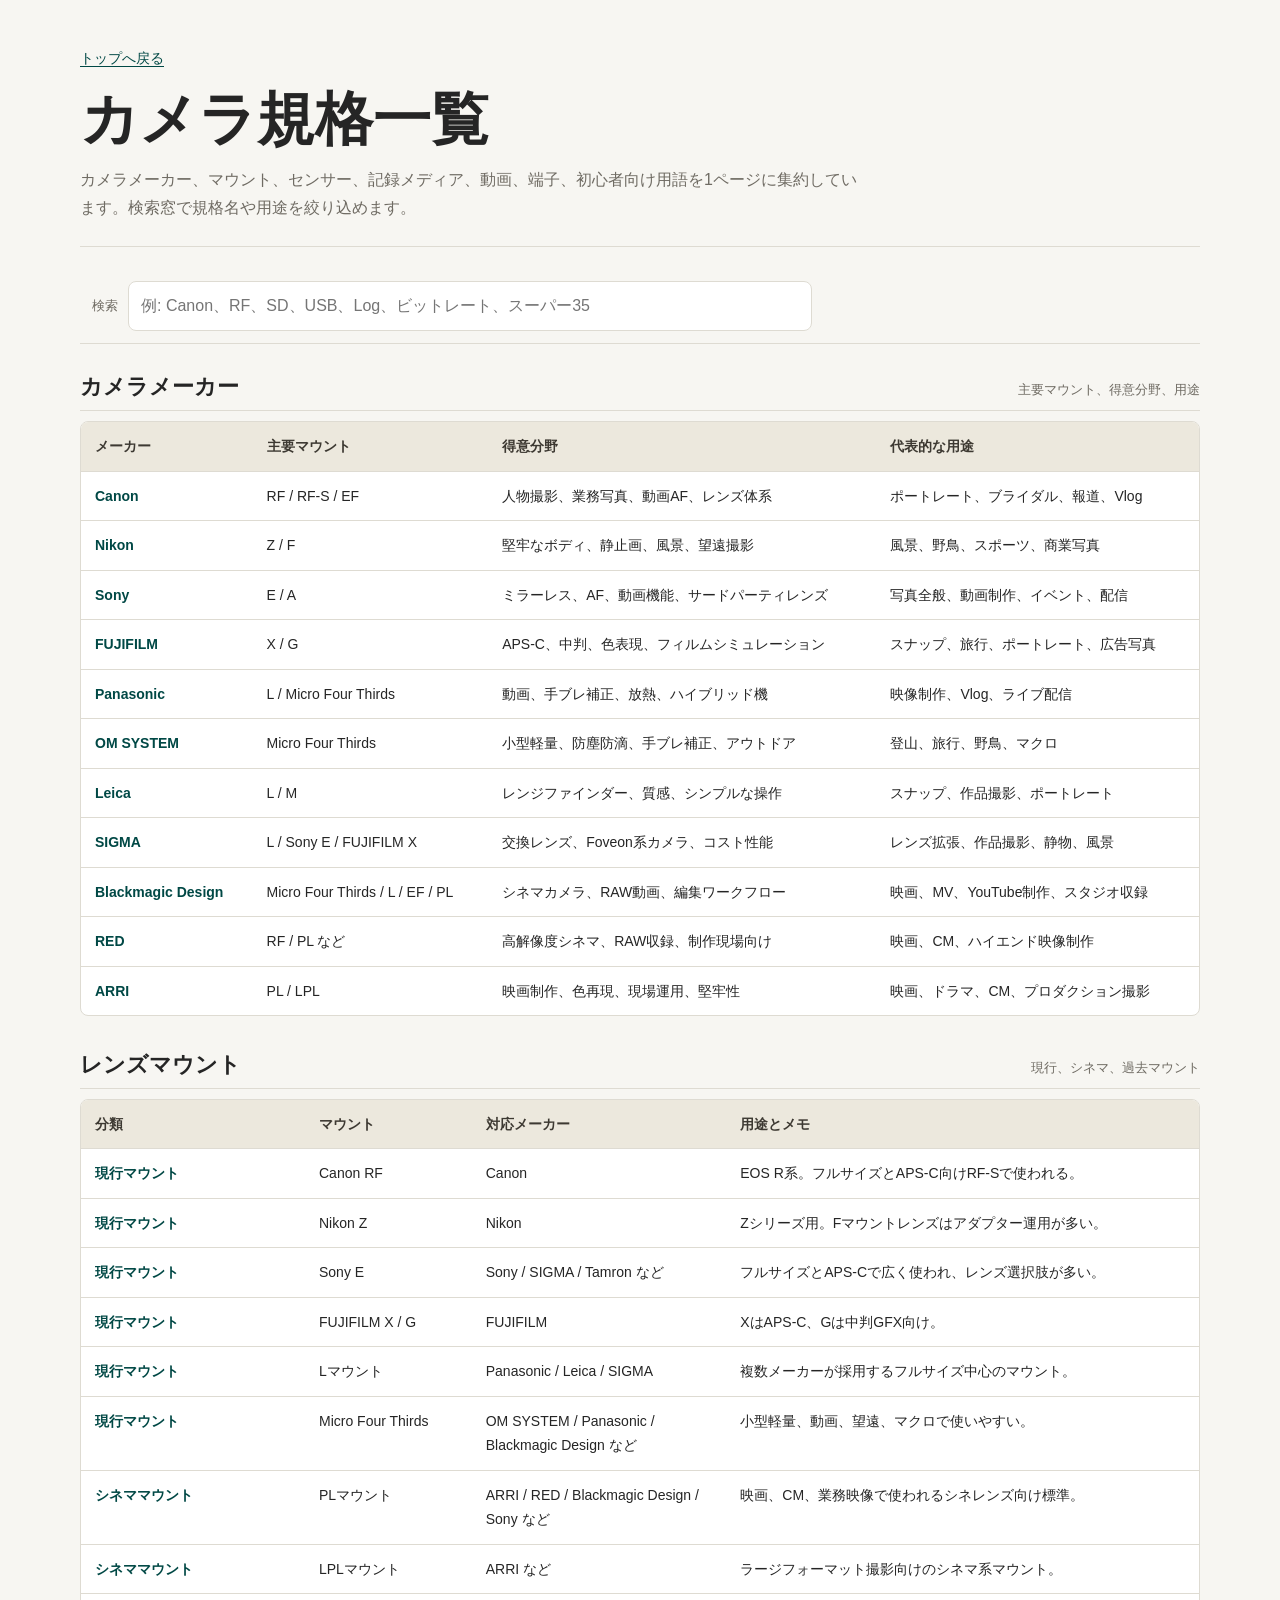
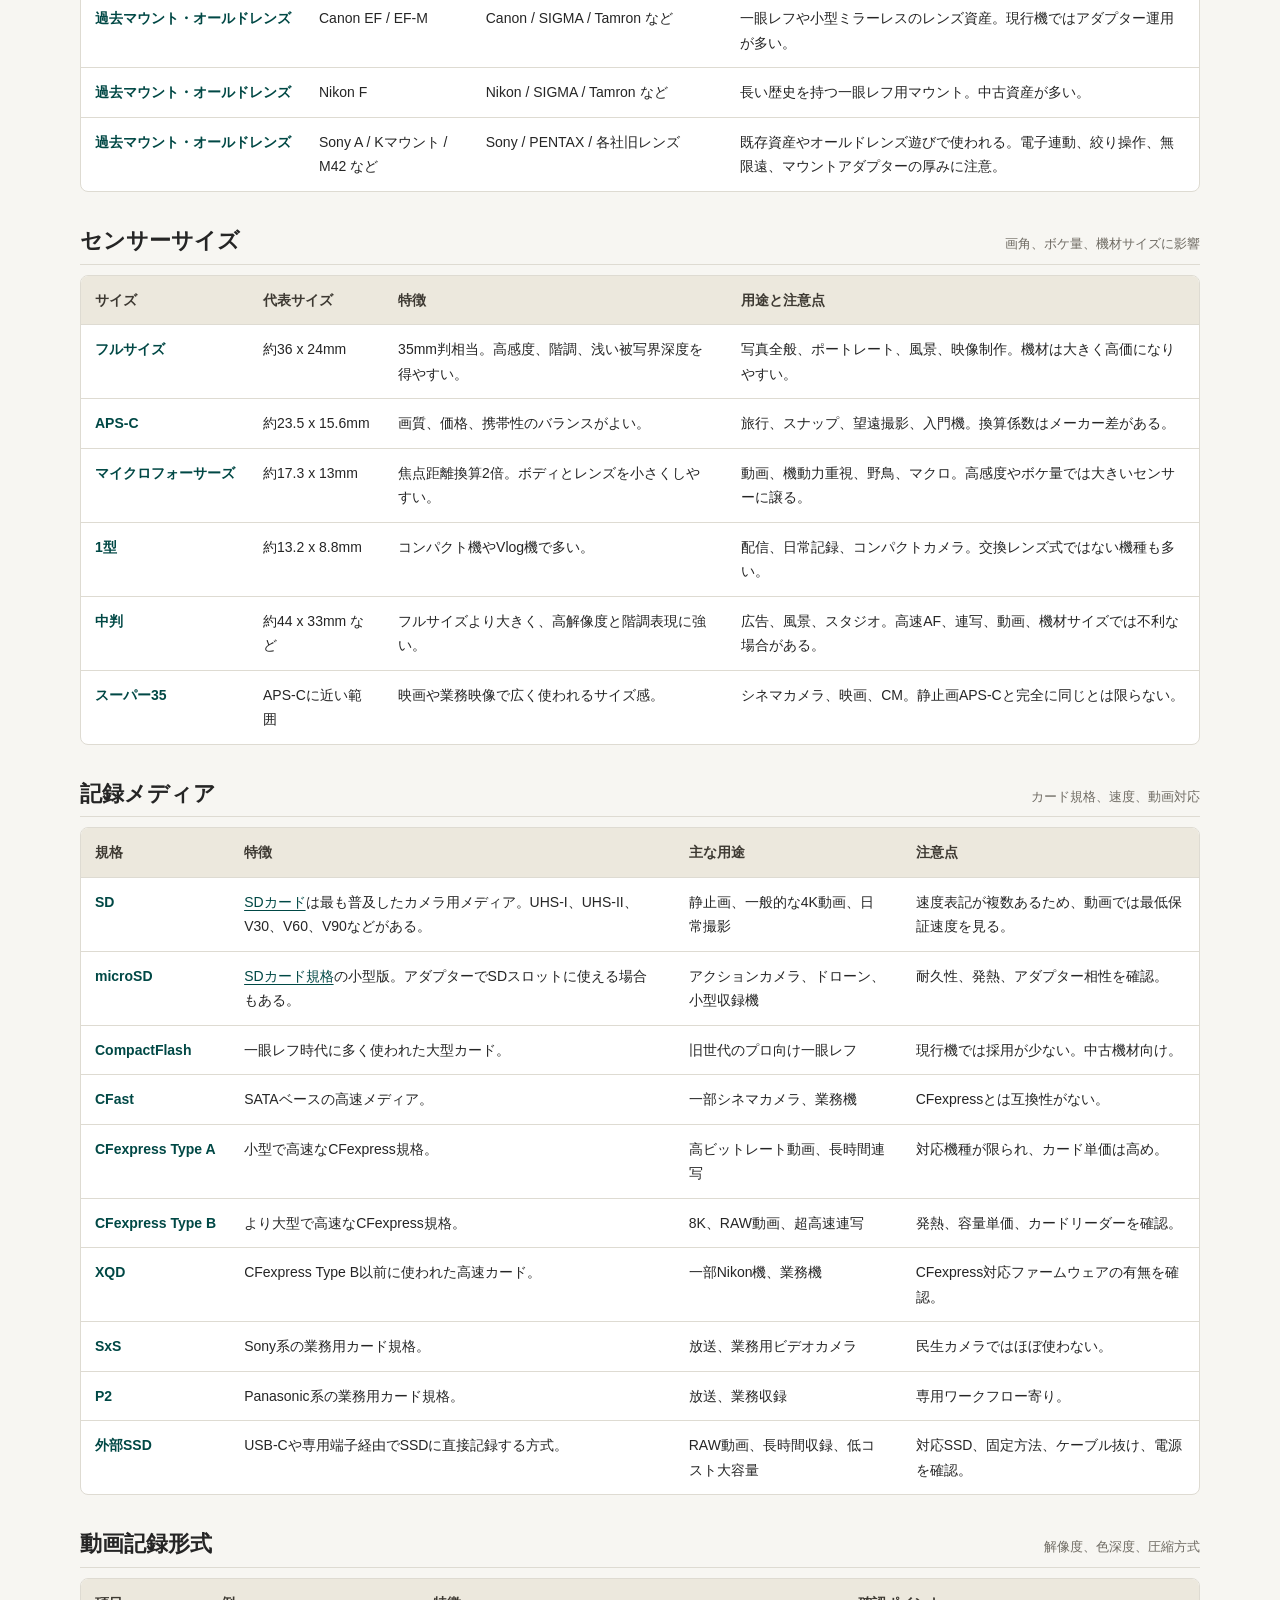
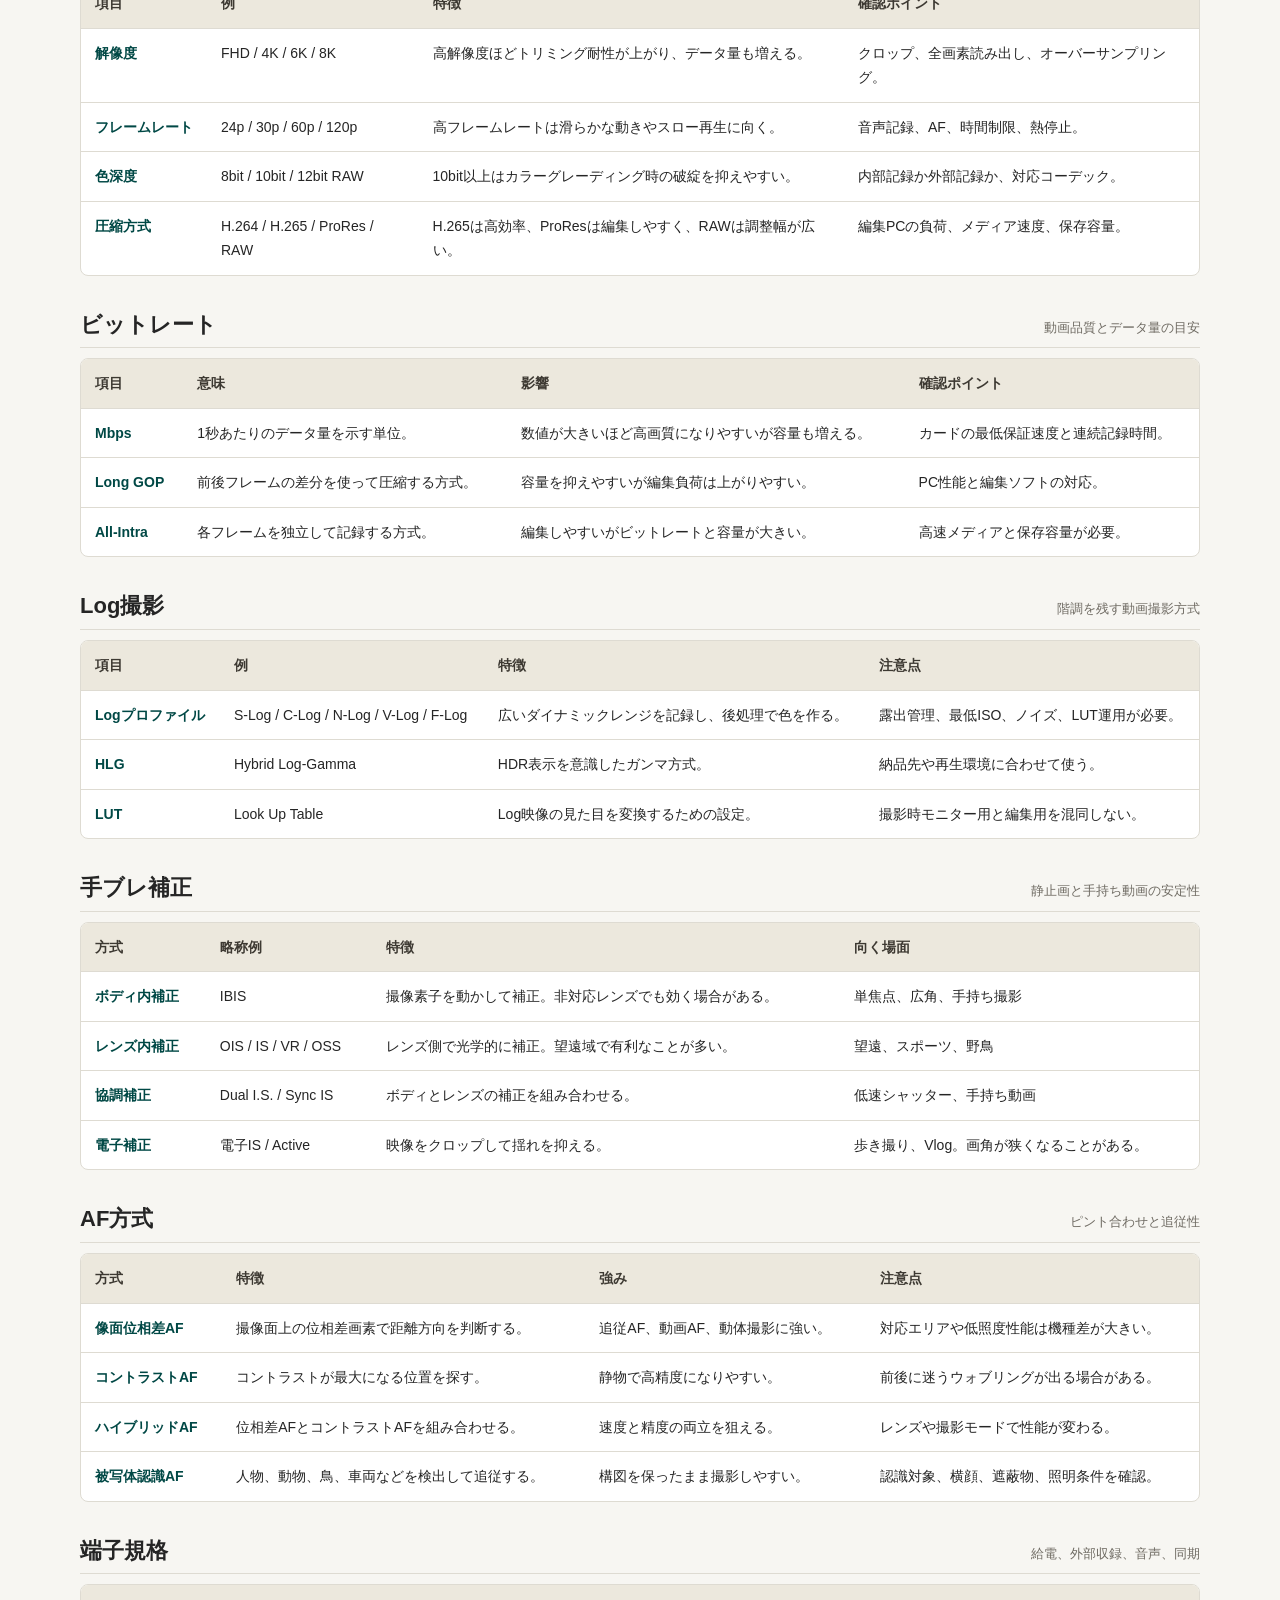
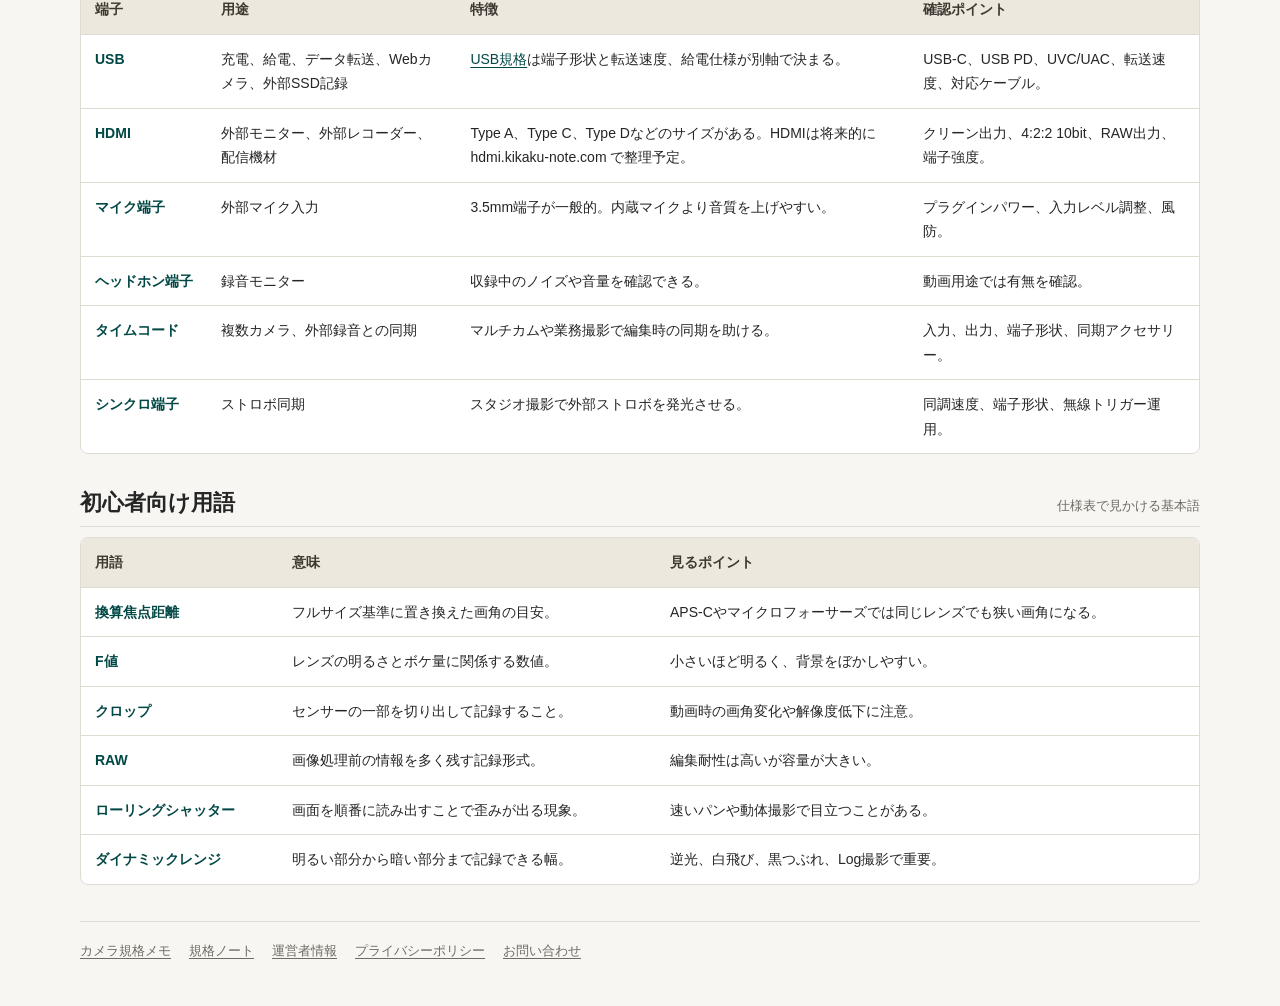
==== specs/index.html @ 71c7e1ee "Refactor camera site with shared CSS and category anchors" ====
<!doctype html>
<html lang="ja">
<head>
  <meta charset="utf-8">
  <meta name="viewport" content="width=device-width, initial-scale=1">
  <title>カメラ規格一覧 | カメラ規格メモ</title>
  <meta name="description" content="カメラメーカー、レンズマウント、センサーサイズ、記録メディア、動画記録形式、ビットレート、Log撮影、手ブレ補正、AF方式、端子規格、初心者向け用語を1ページに整理。">
  <link rel="canonical" href="https://camera.kikaku-note.com/specs/">
  <meta property="og:type" content="article">
  <meta property="og:title" content="カメラ規格一覧 | カメラ規格メモ">
  <meta property="og:description" content="カメラ関連規格を表で確認できる軽量メモ。">
  <meta property="og:url" content="https://camera.kikaku-note.com/specs/">
  <meta name="theme-color" content="#f7f6f2">
  <link rel="stylesheet" href="/assets/style.css">
  <script async src="https://www.googletagmanager.com/gtag/js?id=G-C3M3YRW4B7"></script>
  <script>
    window.dataLayer = window.dataLayer || [];
    function gtag(){dataLayer.push(arguments);}
    gtag('js', new Date());
    gtag('config', 'G-C3M3YRW4B7');
  </script>
</head>
<body>
  <div class="site">
    <header>
      <a class="back" href="/">トップへ戻る</a>
      <h1>カメラ規格一覧</h1>
      <p class="lead">カメラメーカー、マウント、センサー、記録メディア、動画、端子、初心者向け用語を1ページに集約しています。検索窓で規格名や用途を絞り込めます。</p>
    </header>

    <div class="search" role="search">
      <div class="search-inner">
        <label for="site-search">検索</label>
        <input id="site-search" type="search" placeholder="例: Canon、RF、SD、USB、Log、ビットレート、スーパー35" autocomplete="off">
      </div>
    </div>

    <main>
      <p class="empty">一致する項目がありません。別のキーワードで検索してください。</p>

      <section id="makers" data-search-section>
        <div class="section-head"><h2>カメラメーカー</h2><p class="note">主要マウント、得意分野、用途</p></div>
        <div class="table-wrap">
          <table>
            <thead><tr><th>メーカー</th><th>主要マウント</th><th>得意分野</th><th>代表的な用途</th></tr></thead>
            <tbody>
              <tr data-search-item><td>Canon</td><td>RF / RF-S / EF</td><td>人物撮影、業務写真、動画AF、レンズ体系</td><td>ポートレート、ブライダル、報道、Vlog</td></tr>
              <tr data-search-item><td>Nikon</td><td>Z / F</td><td>堅牢なボディ、静止画、風景、望遠撮影</td><td>風景、野鳥、スポーツ、商業写真</td></tr>
              <tr data-search-item><td>Sony</td><td>E / A</td><td>ミラーレス、AF、動画機能、サードパーティレンズ</td><td>写真全般、動画制作、イベント、配信</td></tr>
              <tr data-search-item><td>FUJIFILM</td><td>X / G</td><td>APS-C、中判、色表現、フィルムシミュレーション</td><td>スナップ、旅行、ポートレート、広告写真</td></tr>
              <tr data-search-item><td>Panasonic</td><td>L / Micro Four Thirds</td><td>動画、手ブレ補正、放熱、ハイブリッド機</td><td>映像制作、Vlog、ライブ配信</td></tr>
              <tr data-search-item><td>OM SYSTEM</td><td>Micro Four Thirds</td><td>小型軽量、防塵防滴、手ブレ補正、アウトドア</td><td>登山、旅行、野鳥、マクロ</td></tr>
              <tr data-search-item><td>Leica</td><td>L / M</td><td>レンジファインダー、質感、シンプルな操作</td><td>スナップ、作品撮影、ポートレート</td></tr>
              <tr data-search-item><td>SIGMA</td><td>L / Sony E / FUJIFILM X</td><td>交換レンズ、Foveon系カメラ、コスト性能</td><td>レンズ拡張、作品撮影、静物、風景</td></tr>
              <tr data-search-item><td>Blackmagic Design</td><td>Micro Four Thirds / L / EF / PL</td><td>シネマカメラ、RAW動画、編集ワークフロー</td><td>映画、MV、YouTube制作、スタジオ収録</td></tr>
              <tr data-search-item><td>RED</td><td>RF / PL など</td><td>高解像度シネマ、RAW収録、制作現場向け</td><td>映画、CM、ハイエンド映像制作</td></tr>
              <tr data-search-item><td>ARRI</td><td>PL / LPL</td><td>映画制作、色再現、現場運用、堅牢性</td><td>映画、ドラマ、CM、プロダクション撮影</td></tr>
            </tbody>
          </table>
        </div>
      </section>

      <section id="mounts" data-search-section>
        <div class="section-head"><h2>レンズマウント</h2><p class="note">現行、シネマ、過去マウント</p></div>
        <div class="table-wrap">
          <table>
            <thead><tr><th>分類</th><th>マウント</th><th>対応メーカー</th><th>用途とメモ</th></tr></thead>
            <tbody>
              <tr data-search-item><td>現行マウント</td><td>Canon RF</td><td>Canon</td><td>EOS R系。フルサイズとAPS-C向けRF-Sで使われる。</td></tr>
              <tr data-search-item><td>現行マウント</td><td>Nikon Z</td><td>Nikon</td><td>Zシリーズ用。Fマウントレンズはアダプター運用が多い。</td></tr>
              <tr data-search-item><td>現行マウント</td><td>Sony E</td><td>Sony / SIGMA / Tamron など</td><td>フルサイズとAPS-Cで広く使われ、レンズ選択肢が多い。</td></tr>
              <tr data-search-item><td>現行マウント</td><td>FUJIFILM X / G</td><td>FUJIFILM</td><td>XはAPS-C、Gは中判GFX向け。</td></tr>
              <tr data-search-item><td>現行マウント</td><td>Lマウント</td><td>Panasonic / Leica / SIGMA</td><td>複数メーカーが採用するフルサイズ中心のマウント。</td></tr>
              <tr data-search-item><td>現行マウント</td><td>Micro Four Thirds</td><td>OM SYSTEM / Panasonic / Blackmagic Design など</td><td>小型軽量、動画、望遠、マクロで使いやすい。</td></tr>
              <tr data-search-item><td>シネママウント</td><td>PLマウント</td><td>ARRI / RED / Blackmagic Design / Sony など</td><td>映画、CM、業務映像で使われるシネレンズ向け標準。</td></tr>
              <tr data-search-item><td>シネママウント</td><td>LPLマウント</td><td>ARRI など</td><td>ラージフォーマット撮影向けのシネマ系マウント。</td></tr>
              <tr data-search-item><td>過去マウント・オールドレンズ</td><td>Canon EF / EF-M</td><td>Canon / SIGMA / Tamron など</td><td>一眼レフや小型ミラーレスのレンズ資産。現行機ではアダプター運用が多い。</td></tr>
              <tr data-search-item><td>過去マウント・オールドレンズ</td><td>Nikon F</td><td>Nikon / SIGMA / Tamron など</td><td>長い歴史を持つ一眼レフ用マウント。中古資産が多い。</td></tr>
              <tr data-search-item><td>過去マウント・オールドレンズ</td><td>Sony A / Kマウント / M42 など</td><td>Sony / PENTAX / 各社旧レンズ</td><td>既存資産やオールドレンズ遊びで使われる。電子連動、絞り操作、無限遠、マウントアダプターの厚みに注意。</td></tr>
            </tbody>
          </table>
        </div>
      </section>

      <section id="sensors" data-search-section>
        <div class="section-head"><h2>センサーサイズ</h2><p class="note">画角、ボケ量、機材サイズに影響</p></div>
        <div class="table-wrap">
          <table>
            <thead><tr><th>サイズ</th><th>代表サイズ</th><th>特徴</th><th>用途と注意点</th></tr></thead>
            <tbody>
              <tr data-search-item><td>フルサイズ</td><td>約36 x 24mm</td><td>35mm判相当。高感度、階調、浅い被写界深度を得やすい。</td><td>写真全般、ポートレート、風景、映像制作。機材は大きく高価になりやすい。</td></tr>
              <tr data-search-item><td>APS-C</td><td>約23.5 x 15.6mm</td><td>画質、価格、携帯性のバランスがよい。</td><td>旅行、スナップ、望遠撮影、入門機。換算係数はメーカー差がある。</td></tr>
              <tr data-search-item><td>マイクロフォーサーズ</td><td>約17.3 x 13mm</td><td>焦点距離換算2倍。ボディとレンズを小さくしやすい。</td><td>動画、機動力重視、野鳥、マクロ。高感度やボケ量では大きいセンサーに譲る。</td></tr>
              <tr data-search-item><td>1型</td><td>約13.2 x 8.8mm</td><td>コンパクト機やVlog機で多い。</td><td>配信、日常記録、コンパクトカメラ。交換レンズ式ではない機種も多い。</td></tr>
              <tr data-search-item><td>中判</td><td>約44 x 33mm など</td><td>フルサイズより大きく、高解像度と階調表現に強い。</td><td>広告、風景、スタジオ。高速AF、連写、動画、機材サイズでは不利な場合がある。</td></tr>
              <tr data-search-item><td>スーパー35</td><td>APS-Cに近い範囲</td><td>映画や業務映像で広く使われるサイズ感。</td><td>シネマカメラ、映画、CM。静止画APS-Cと完全に同じとは限らない。</td></tr>
            </tbody>
          </table>
        </div>
      </section>

      <section id="media" data-search-section>
        <div class="section-head"><h2>記録メディア</h2><p class="note">カード規格、速度、動画対応</p></div>
        <div class="table-wrap">
          <table>
            <thead><tr><th>規格</th><th>特徴</th><th>主な用途</th><th>注意点</th></tr></thead>
            <tbody>
              <tr data-search-item><td>SD</td><td><a href="https://sd.kikaku-note.com/">SDカード</a>は最も普及したカメラ用メディア。UHS-I、UHS-II、V30、V60、V90などがある。</td><td>静止画、一般的な4K動画、日常撮影</td><td>速度表記が複数あるため、動画では最低保証速度を見る。</td></tr>
              <tr data-search-item><td>microSD</td><td><a href="https://sd.kikaku-note.com/">SDカード規格</a>の小型版。アダプターでSDスロットに使える場合もある。</td><td>アクションカメラ、ドローン、小型収録機</td><td>耐久性、発熱、アダプター相性を確認。</td></tr>
              <tr data-search-item><td>CompactFlash</td><td>一眼レフ時代に多く使われた大型カード。</td><td>旧世代のプロ向け一眼レフ</td><td>現行機では採用が少ない。中古機材向け。</td></tr>
              <tr data-search-item><td>CFast</td><td>SATAベースの高速メディア。</td><td>一部シネマカメラ、業務機</td><td>CFexpressとは互換性がない。</td></tr>
              <tr data-search-item><td>CFexpress Type A</td><td>小型で高速なCFexpress規格。</td><td>高ビットレート動画、長時間連写</td><td>対応機種が限られ、カード単価は高め。</td></tr>
              <tr data-search-item><td>CFexpress Type B</td><td>より大型で高速なCFexpress規格。</td><td>8K、RAW動画、超高速連写</td><td>発熱、容量単価、カードリーダーを確認。</td></tr>
              <tr data-search-item><td>XQD</td><td>CFexpress Type B以前に使われた高速カード。</td><td>一部Nikon機、業務機</td><td>CFexpress対応ファームウェアの有無を確認。</td></tr>
              <tr data-search-item><td>SxS</td><td>Sony系の業務用カード規格。</td><td>放送、業務用ビデオカメラ</td><td>民生カメラではほぼ使わない。</td></tr>
              <tr data-search-item><td>P2</td><td>Panasonic系の業務用カード規格。</td><td>放送、業務収録</td><td>専用ワークフロー寄り。</td></tr>
              <tr data-search-item><td>外部SSD</td><td>USB-Cや専用端子経由でSSDに直接記録する方式。</td><td>RAW動画、長時間収録、低コスト大容量</td><td>対応SSD、固定方法、ケーブル抜け、電源を確認。</td></tr>
            </tbody>
          </table>
        </div>
      </section>

      <section id="video" data-search-section>
        <div class="section-head"><h2>動画記録形式</h2><p class="note">解像度、色深度、圧縮方式</p></div>
        <div class="table-wrap">
          <table>
            <thead><tr><th>項目</th><th>例</th><th>特徴</th><th>確認ポイント</th></tr></thead>
            <tbody>
              <tr data-search-item><td>解像度</td><td>FHD / 4K / 6K / 8K</td><td>高解像度ほどトリミング耐性が上がり、データ量も増える。</td><td>クロップ、全画素読み出し、オーバーサンプリング。</td></tr>
              <tr data-search-item><td>フレームレート</td><td>24p / 30p / 60p / 120p</td><td>高フレームレートは滑らかな動きやスロー再生に向く。</td><td>音声記録、AF、時間制限、熱停止。</td></tr>
              <tr data-search-item><td>色深度</td><td>8bit / 10bit / 12bit RAW</td><td>10bit以上はカラーグレーディング時の破綻を抑えやすい。</td><td>内部記録か外部記録か、対応コーデック。</td></tr>
              <tr data-search-item><td>圧縮方式</td><td>H.264 / H.265 / ProRes / RAW</td><td>H.265は高効率、ProResは編集しやすく、RAWは調整幅が広い。</td><td>編集PCの負荷、メディア速度、保存容量。</td></tr>
            </tbody>
          </table>
        </div>
      </section>

      <section data-search-section>
        <div class="section-head"><h2>ビットレート</h2><p class="note">動画品質とデータ量の目安</p></div>
        <div class="table-wrap">
          <table>
            <thead><tr><th>項目</th><th>意味</th><th>影響</th><th>確認ポイント</th></tr></thead>
            <tbody>
              <tr data-search-item><td>Mbps</td><td>1秒あたりのデータ量を示す単位。</td><td>数値が大きいほど高画質になりやすいが容量も増える。</td><td>カードの最低保証速度と連続記録時間。</td></tr>
              <tr data-search-item><td>Long GOP</td><td>前後フレームの差分を使って圧縮する方式。</td><td>容量を抑えやすいが編集負荷は上がりやすい。</td><td>PC性能と編集ソフトの対応。</td></tr>
              <tr data-search-item><td>All-Intra</td><td>各フレームを独立して記録する方式。</td><td>編集しやすいがビットレートと容量が大きい。</td><td>高速メディアと保存容量が必要。</td></tr>
            </tbody>
          </table>
        </div>
      </section>

      <section data-search-section>
        <div class="section-head"><h2>Log撮影</h2><p class="note">階調を残す動画撮影方式</p></div>
        <div class="table-wrap">
          <table>
            <thead><tr><th>項目</th><th>例</th><th>特徴</th><th>注意点</th></tr></thead>
            <tbody>
              <tr data-search-item><td>Logプロファイル</td><td>S-Log / C-Log / N-Log / V-Log / F-Log</td><td>広いダイナミックレンジを記録し、後処理で色を作る。</td><td>露出管理、最低ISO、ノイズ、LUT運用が必要。</td></tr>
              <tr data-search-item><td>HLG</td><td>Hybrid Log-Gamma</td><td>HDR表示を意識したガンマ方式。</td><td>納品先や再生環境に合わせて使う。</td></tr>
              <tr data-search-item><td>LUT</td><td>Look Up Table</td><td>Log映像の見た目を変換するための設定。</td><td>撮影時モニター用と編集用を混同しない。</td></tr>
            </tbody>
          </table>
        </div>
      </section>

      <section id="stabilization" data-search-section>
        <div class="section-head"><h2>手ブレ補正</h2><p class="note">静止画と手持ち動画の安定性</p></div>
        <div class="table-wrap">
          <table>
            <thead><tr><th>方式</th><th>略称例</th><th>特徴</th><th>向く場面</th></tr></thead>
            <tbody>
              <tr data-search-item><td>ボディ内補正</td><td>IBIS</td><td>撮像素子を動かして補正。非対応レンズでも効く場合がある。</td><td>単焦点、広角、手持ち撮影</td></tr>
              <tr data-search-item><td>レンズ内補正</td><td>OIS / IS / VR / OSS</td><td>レンズ側で光学的に補正。望遠域で有利なことが多い。</td><td>望遠、スポーツ、野鳥</td></tr>
              <tr data-search-item><td>協調補正</td><td>Dual I.S. / Sync IS</td><td>ボディとレンズの補正を組み合わせる。</td><td>低速シャッター、手持ち動画</td></tr>
              <tr data-search-item><td>電子補正</td><td>電子IS / Active</td><td>映像をクロップして揺れを抑える。</td><td>歩き撮り、Vlog。画角が狭くなることがある。</td></tr>
            </tbody>
          </table>
        </div>
      </section>

      <section id="af" data-search-section>
        <div class="section-head"><h2>AF方式</h2><p class="note">ピント合わせと追従性</p></div>
        <div class="table-wrap">
          <table>
            <thead><tr><th>方式</th><th>特徴</th><th>強み</th><th>注意点</th></tr></thead>
            <tbody>
              <tr data-search-item><td>像面位相差AF</td><td>撮像面上の位相差画素で距離方向を判断する。</td><td>追従AF、動画AF、動体撮影に強い。</td><td>対応エリアや低照度性能は機種差が大きい。</td></tr>
              <tr data-search-item><td>コントラストAF</td><td>コントラストが最大になる位置を探す。</td><td>静物で高精度になりやすい。</td><td>前後に迷うウォブリングが出る場合がある。</td></tr>
              <tr data-search-item><td>ハイブリッドAF</td><td>位相差AFとコントラストAFを組み合わせる。</td><td>速度と精度の両立を狙える。</td><td>レンズや撮影モードで性能が変わる。</td></tr>
              <tr data-search-item><td>被写体認識AF</td><td>人物、動物、鳥、車両などを検出して追従する。</td><td>構図を保ったまま撮影しやすい。</td><td>認識対象、横顔、遮蔽物、照明条件を確認。</td></tr>
            </tbody>
          </table>
        </div>
      </section>

      <section id="ports" data-search-section>
        <div class="section-head"><h2>端子規格</h2><p class="note">給電、外部収録、音声、同期</p></div>
        <div class="table-wrap">
          <table>
            <thead><tr><th>端子</th><th>用途</th><th>特徴</th><th>確認ポイント</th></tr></thead>
            <tbody>
              <tr data-search-item><td>USB</td><td>充電、給電、データ転送、Webカメラ、外部SSD記録</td><td><a href="https://usb.kikaku-note.com/">USB規格</a>は端子形状と転送速度、給電仕様が別軸で決まる。</td><td>USB-C、USB PD、UVC/UAC、転送速度、対応ケーブル。</td></tr>
              <tr data-search-item><td>HDMI</td><td>外部モニター、外部レコーダー、配信機材</td><td>Type A、Type C、Type Dなどのサイズがある。HDMIは将来的に hdmi.kikaku-note.com で整理予定。</td><td>クリーン出力、4:2:2 10bit、RAW出力、端子強度。</td></tr>
              <tr data-search-item><td>マイク端子</td><td>外部マイク入力</td><td>3.5mm端子が一般的。内蔵マイクより音質を上げやすい。</td><td>プラグインパワー、入力レベル調整、風防。</td></tr>
              <tr data-search-item><td>ヘッドホン端子</td><td>録音モニター</td><td>収録中のノイズや音量を確認できる。</td><td>動画用途では有無を確認。</td></tr>
              <tr data-search-item><td>タイムコード</td><td>複数カメラ、外部録音との同期</td><td>マルチカムや業務撮影で編集時の同期を助ける。</td><td>入力、出力、端子形状、同期アクセサリー。</td></tr>
              <tr data-search-item><td>シンクロ端子</td><td>ストロボ同期</td><td>スタジオ撮影で外部ストロボを発光させる。</td><td>同調速度、端子形状、無線トリガー運用。</td></tr>
            </tbody>
          </table>
        </div>
      </section>

      <section id="terms" data-search-section>
        <div class="section-head"><h2>初心者向け用語</h2><p class="note">仕様表で見かける基本語</p></div>
        <div class="table-wrap">
          <table>
            <thead><tr><th>用語</th><th>意味</th><th>見るポイント</th></tr></thead>
            <tbody>
              <tr data-search-item><td>換算焦点距離</td><td>フルサイズ基準に置き換えた画角の目安。</td><td>APS-Cやマイクロフォーサーズでは同じレンズでも狭い画角になる。</td></tr>
              <tr data-search-item><td>F値</td><td>レンズの明るさとボケ量に関係する数値。</td><td>小さいほど明るく、背景をぼかしやすい。</td></tr>
              <tr data-search-item><td>クロップ</td><td>センサーの一部を切り出して記録すること。</td><td>動画時の画角変化や解像度低下に注意。</td></tr>
              <tr data-search-item><td>RAW</td><td>画像処理前の情報を多く残す記録形式。</td><td>編集耐性は高いが容量が大きい。</td></tr>
              <tr data-search-item><td>ローリングシャッター</td><td>画面を順番に読み出すことで歪みが出る現象。</td><td>速いパンや動体撮影で目立つことがある。</td></tr>
              <tr data-search-item><td>ダイナミックレンジ</td><td>明るい部分から暗い部分まで記録できる幅。</td><td>逆光、白飛び、黒つぶれ、Log撮影で重要。</td></tr>
            </tbody>
          </table>
        </div>
      </section>
    </main>

    <footer>
      <a href="/">カメラ規格メモ</a>
      <a href="https://kikaku-note.com/">規格ノート</a>
      <a href="https://kikaku-note.com/about/">運営者情報</a>
      <a href="https://kikaku-note.com/privacy/">プライバシーポリシー</a>
      <a href="https://kikaku-note.com/contact/">お問い合わせ</a>
    </footer>
  </div>
  <script>
    const input = document.getElementById('site-search');
    const items = [...document.querySelectorAll('[data-search-item]')];
    const sections = [...document.querySelectorAll('[data-search-section]')];

    function clearMarks(node) {
      node.querySelectorAll('mark').forEach((mark) => {
        mark.replaceWith(document.createTextNode(mark.textContent));
      });
      node.normalize();
    }

    function highlight(node, query) {
      if (!query) return;
      const walker = document.createTreeWalker(node, NodeFilter.SHOW_TEXT);
      const textNodes = [];
      while (walker.nextNode()) textNodes.push(walker.currentNode);

      for (const textNode of textNodes) {
        const text = textNode.nodeValue;
        const index = text.toLowerCase().indexOf(query.toLowerCase());
        if (index < 0) continue;

        const mark = document.createElement('mark');
        mark.textContent = text.slice(index, index + query.length);
        textNode.replaceWith(
          document.createTextNode(text.slice(0, index)),
          mark,
          document.createTextNode(text.slice(index + query.length))
        );
        break;
      }
    }

    function filterContent() {
      const query = input.value.trim();
      let visibleCount = 0;

      items.forEach((item) => {
        clearMarks(item);
        const matches = !query || item.textContent.toLowerCase().includes(query.toLowerCase());
        item.hidden = !matches;
        if (matches) {
          visibleCount += 1;
          highlight(item, query);
        }
      });

      sections.forEach((section) => {
        const hasVisibleItem = [...section.querySelectorAll('[data-search-item]')].some((item) => !item.hidden);
        section.hidden = !hasVisibleItem;
      });

      document.body.classList.toggle('no-results', visibleCount === 0);
    }

    input.addEventListener('input', filterContent);
  </script>
</body>
</html>
---- assets/style.css ----
:root {
  color-scheme: light;
  --bg: #f7f6f2;
  --paper: #fff;
  --ink: #252525;
  --muted: #6f6b63;
  --line: #dedbd2;
  --soft: #ece8dd;
  --accent: #006c67;
  --accent-ink: #004845;
  --mark: #fff2a6;
  font-family: -apple-system, BlinkMacSystemFont, "Segoe UI", "Hiragino Sans", "Yu Gothic", Meiryo, sans-serif;
}

* {
  box-sizing: border-box;
}

body {
  margin: 0;
  background: var(--bg);
  color: var(--ink);
  line-height: 1.75;
  letter-spacing: 0;
}

a {
  color: var(--accent-ink);
  text-decoration-thickness: 1px;
  text-underline-offset: 0.2em;
}

.site {
  width: min(1120px, calc(100% - 32px));
  margin: 0 auto;
  padding: 28px 0 44px;
}

.site-home {
  width: min(920px, calc(100% - 32px));
  padding-top: 48px;
}

header {
  display: grid;
  gap: 16px;
  padding: 18px 0 24px;
  border-bottom: 1px solid var(--line);
}

.hero {
  gap: 18px;
  padding: 28px 0 30px;
}

h1 {
  margin: 0;
  font-size: clamp(32px, 6vw, 58px);
  line-height: 1.1;
  font-weight: 760;
}

.hero h1 {
  font-size: clamp(34px, 7vw, 64px);
  line-height: 1.08;
}

h2 {
  margin: 0;
  font-size: 22px;
  line-height: 1.35;
}

p {
  margin: 0;
}

.lead {
  max-width: 780px;
  color: var(--muted);
  font-size: 16px;
}

.site-home .lead {
  max-width: 720px;
}

.back {
  width: fit-content;
  font-size: 14px;
}

.actions {
  display: flex;
  flex-wrap: wrap;
  align-items: center;
  gap: 14px;
  margin-top: 4px;
}

.button {
  display: inline-flex;
  align-items: center;
  justify-content: center;
  min-height: 44px;
  padding: 10px 16px;
  border: 1px solid var(--accent);
  border-radius: 8px;
  background: var(--accent);
  color: #fff;
  font-weight: 700;
  text-decoration: none;
}

.search {
  position: sticky;
  top: 0;
  z-index: 2;
  margin: 22px 0 28px;
  padding: 12px;
  background: rgba(247, 246, 242, 0.94);
  border-bottom: 1px solid var(--line);
  backdrop-filter: blur(10px);
}

.search-inner {
  display: flex;
  align-items: center;
  gap: 10px;
  max-width: 720px;
}

label {
  color: var(--muted);
  font-size: 13px;
  white-space: nowrap;
}

input[type="search"] {
  width: 100%;
  min-height: 44px;
  border: 1px solid var(--line);
  border-radius: 8px;
  padding: 10px 12px;
  background: var(--paper);
  color: var(--ink);
  font: inherit;
}

input[type="search"]:focus {
  outline: 2px solid rgba(0, 108, 103, 0.24);
  border-color: var(--accent);
}

main {
  display: grid;
  gap: 34px;
}

.site-home main {
  gap: 24px;
  padding: 28px 0;
}

section {
  scroll-margin-top: 84px;
}

.summary {
  padding: 18px;
  background: var(--paper);
  border: 1px solid var(--line);
  border-radius: 8px;
}

.summary h2 {
  margin-bottom: 8px;
  font-size: 20px;
}

.summary ul {
  margin: 10px 0 0;
  padding-left: 1.2em;
  color: var(--muted);
}

.category-grid {
  display: grid;
  grid-template-columns: repeat(3, minmax(0, 1fr));
  gap: 12px;
}

.category-card {
  display: grid;
  gap: 8px;
  min-height: 124px;
  padding: 16px;
  background: var(--paper);
  border: 1px solid var(--line);
  border-radius: 8px;
  color: inherit;
  text-decoration: none;
}

.category-card strong {
  color: var(--accent-ink);
  font-size: 17px;
  line-height: 1.4;
}

.category-card span {
  color: var(--muted);
  font-size: 14px;
}

.section-head {
  display: flex;
  align-items: baseline;
  justify-content: space-between;
  gap: 16px;
  margin-bottom: 10px;
  padding-bottom: 8px;
  border-bottom: 1px solid var(--line);
}

.note {
  color: var(--muted);
  font-size: 13px;
}

.table-wrap {
  overflow-x: auto;
  background: var(--paper);
  border: 1px solid var(--line);
  border-radius: 8px;
}

table {
  width: 100%;
  min-width: 760px;
  border-collapse: collapse;
  font-size: 14px;
}

th,
td {
  padding: 12px 14px;
  border-bottom: 1px solid var(--line);
  text-align: left;
  vertical-align: top;
}

th {
  background: var(--soft);
  color: #3d3932;
  font-weight: 700;
  white-space: nowrap;
}

tr:last-child td {
  border-bottom: 0;
}

td:first-child {
  color: var(--accent-ink);
  font-weight: 700;
  white-space: nowrap;
}

mark {
  background: var(--mark);
  color: inherit;
  padding: 0 0.1em;
}

.empty {
  display: none;
  padding: 18px;
  color: var(--muted);
  background: var(--paper);
  border: 1px solid var(--line);
  border-radius: 8px;
}

body.no-results .empty {
  display: block;
}

footer {
  display: flex;
  flex-wrap: wrap;
  gap: 10px 18px;
  margin-top: 36px;
  padding-top: 18px;
  border-top: 1px solid var(--line);
  color: var(--muted);
  font-size: 13px;
}

.site-home footer {
  margin-top: 18px;
}

footer a {
  color: inherit;
}

@media (max-width: 760px) {
  .site,
  .site-home {
    width: min(100% - 20px, 1120px);
    padding-top: 18px;
  }

  .site-home {
    padding-top: 28px;
  }

  .hero {
    padding-top: 16px;
  }

  .actions,
  .search-inner,
  .section-head {
    display: grid;
    gap: 6px;
  }

  .actions {
    align-items: stretch;
  }

  .search {
    margin-left: -10px;
    margin-right: -10px;
    padding: 10px;
  }

  .category-grid {
    grid-template-columns: 1fr;
  }

  table {
    min-width: 680px;
    font-size: 13px;
  }

  th,
  td {
    padding: 10px;
  }
}
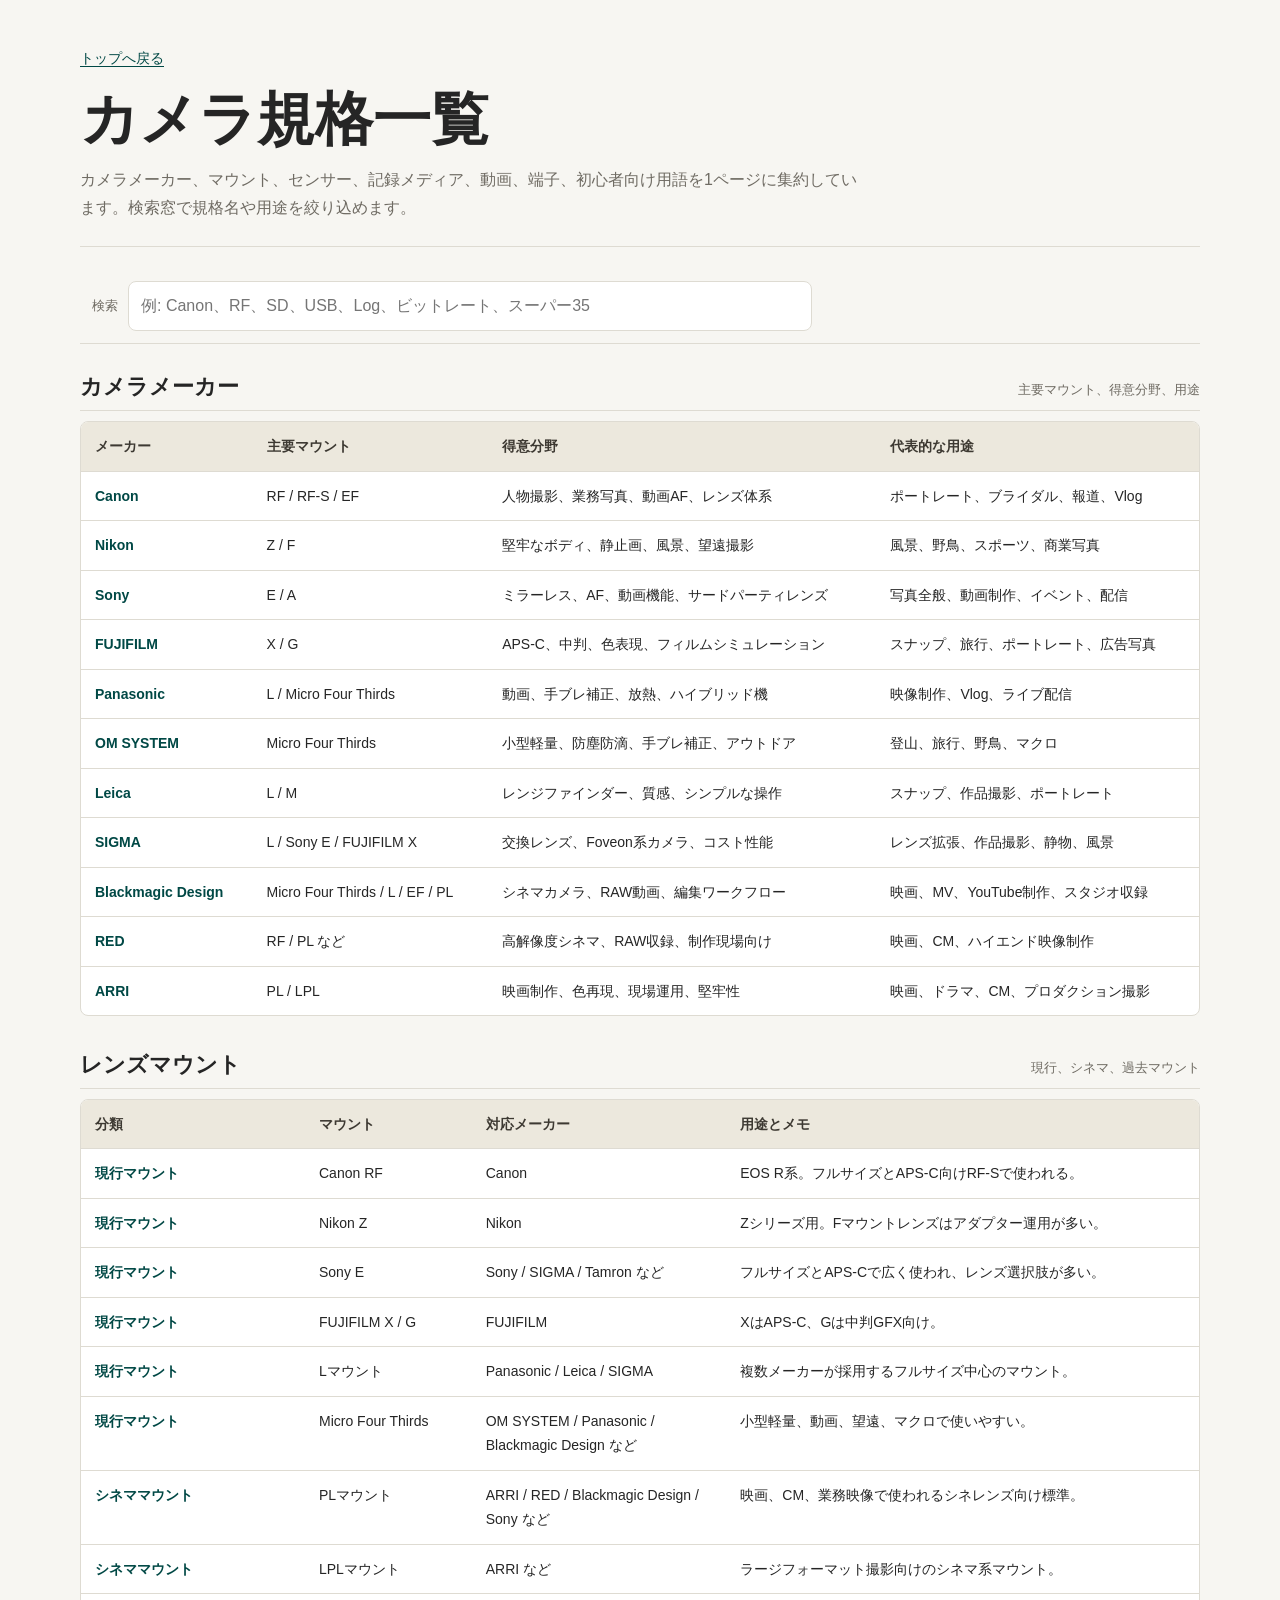
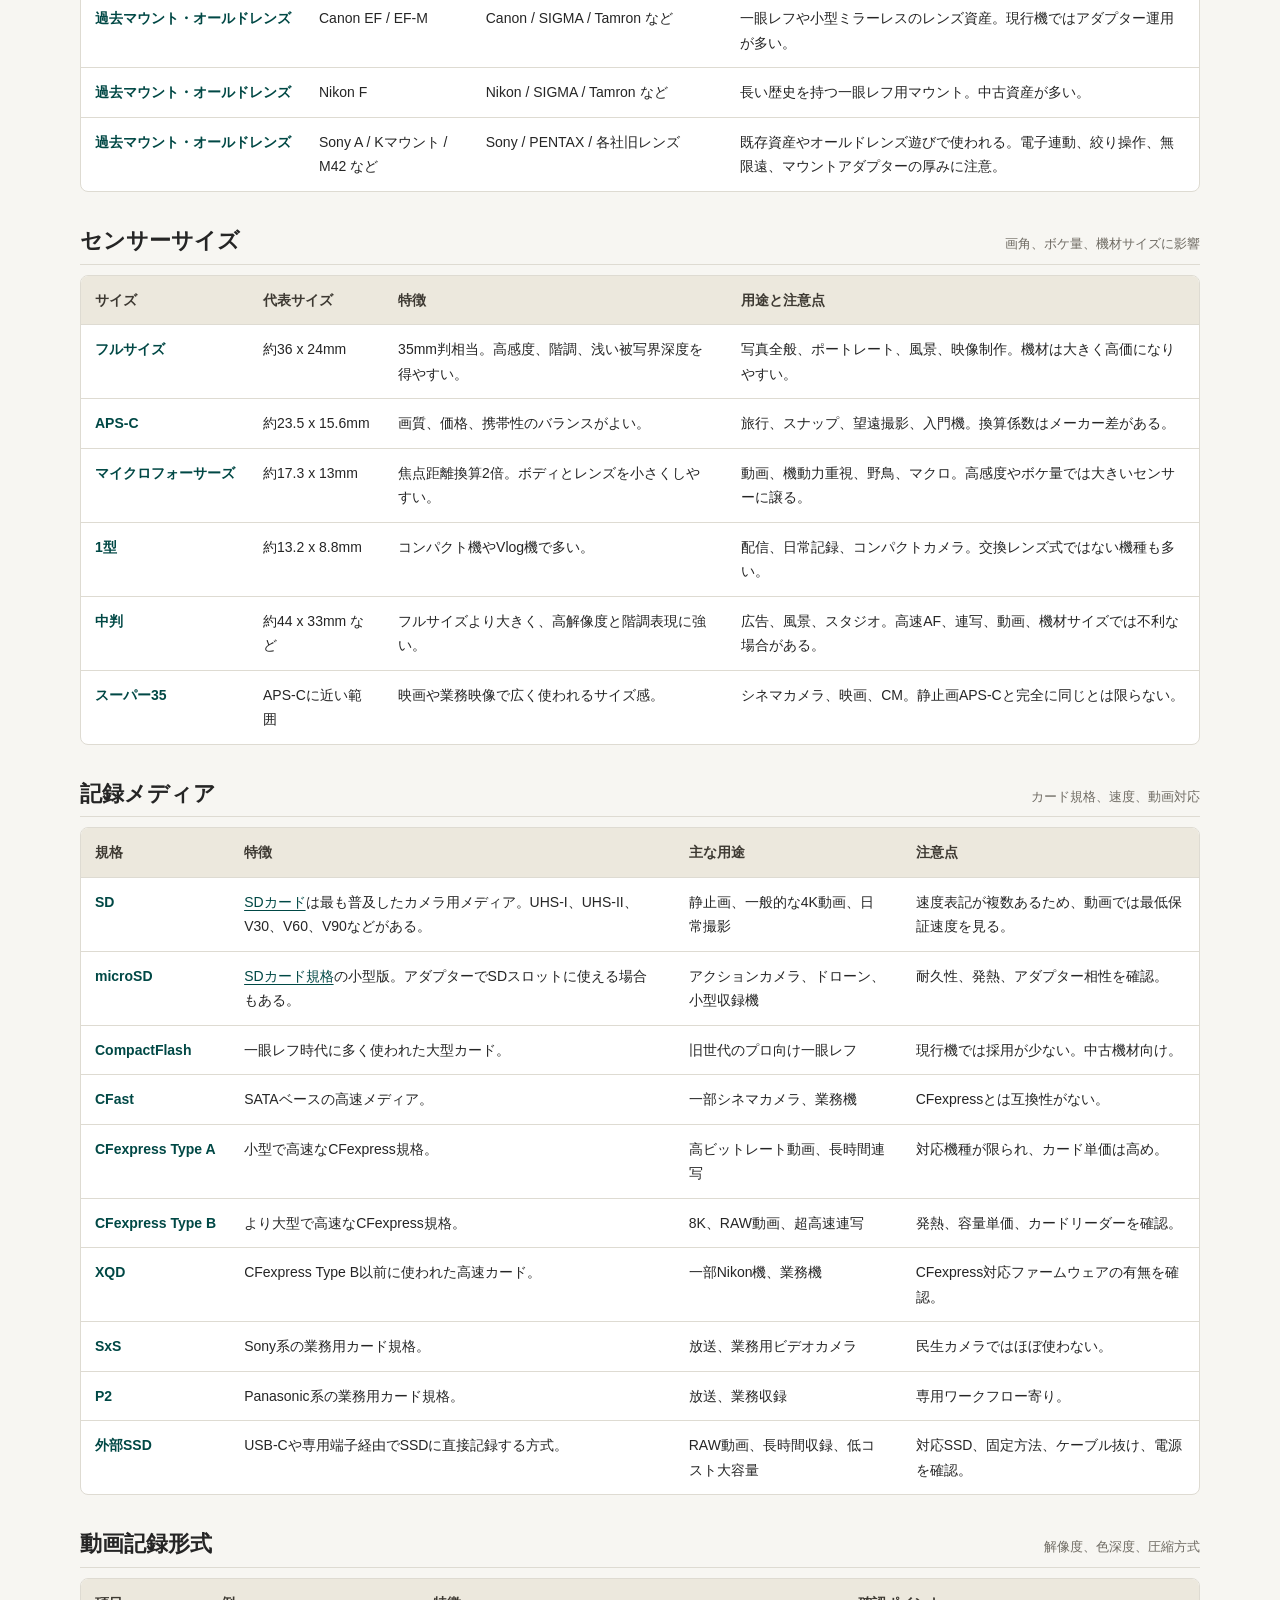
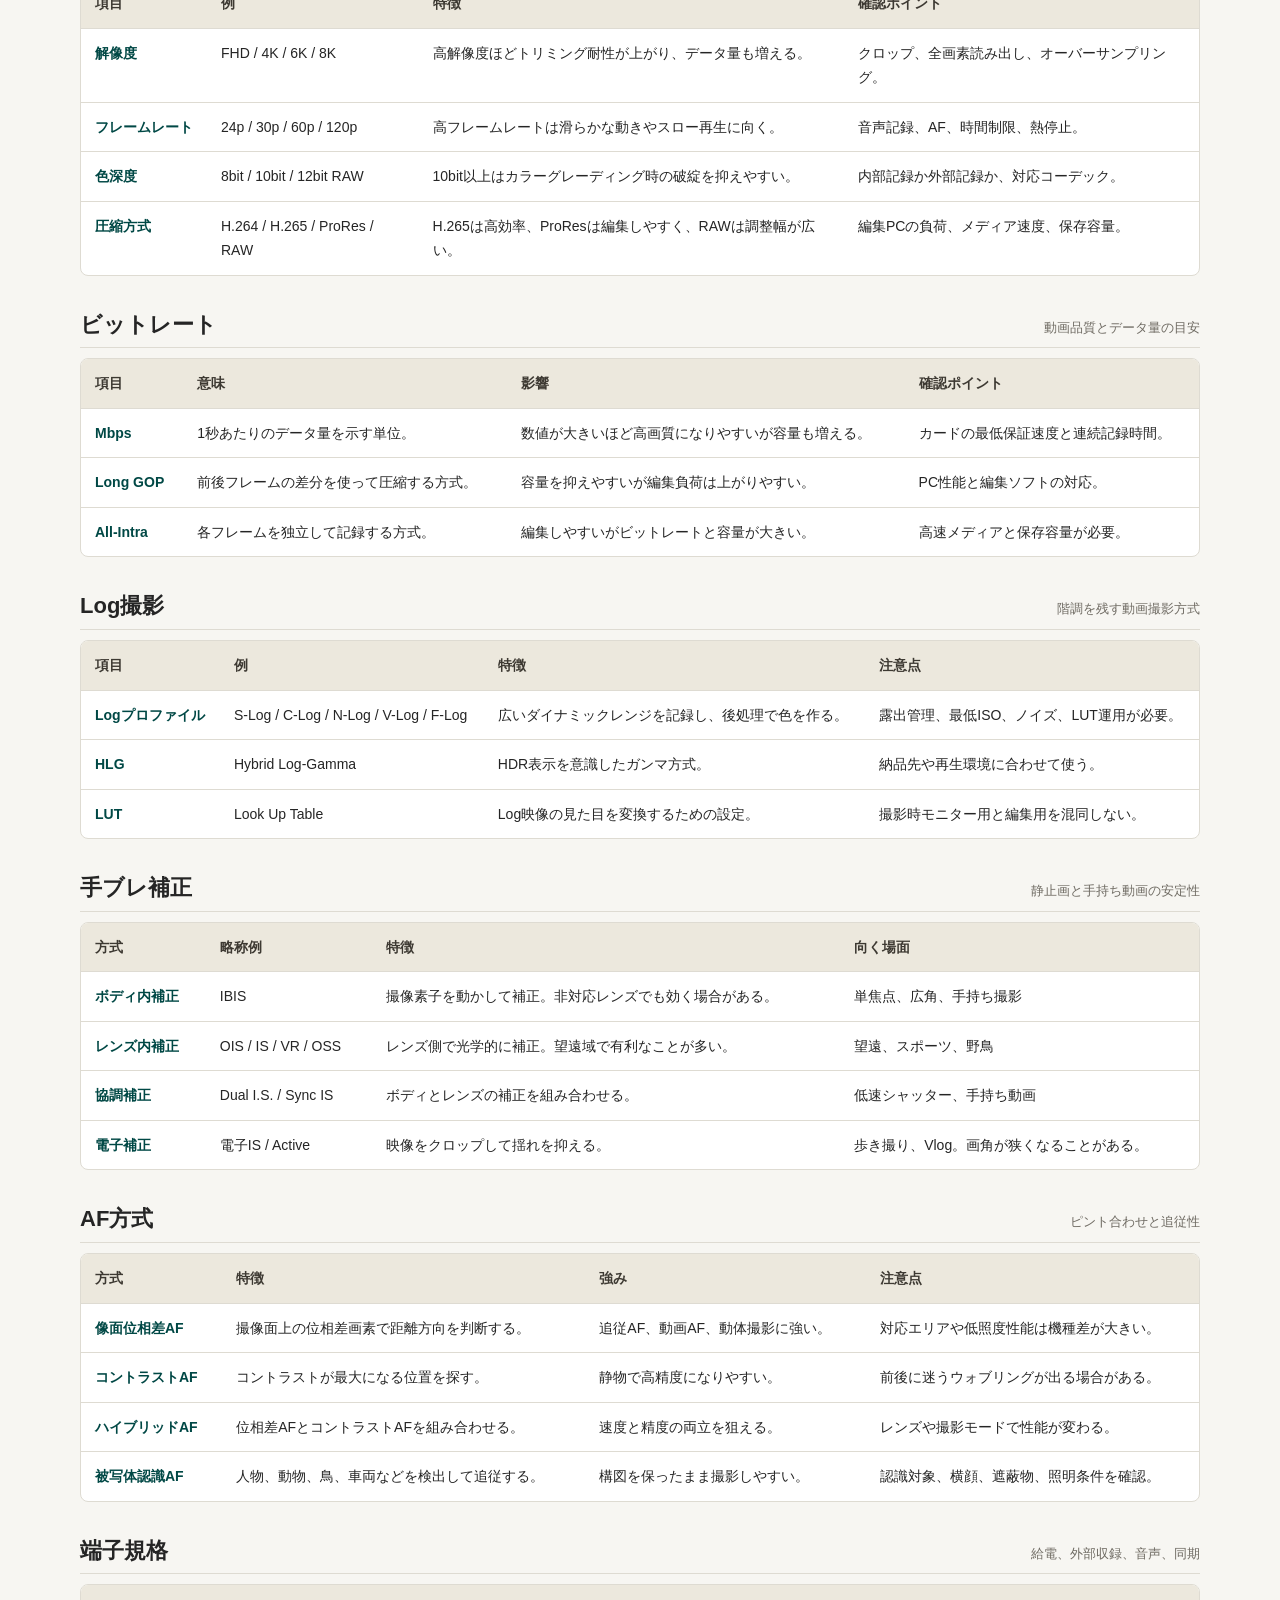
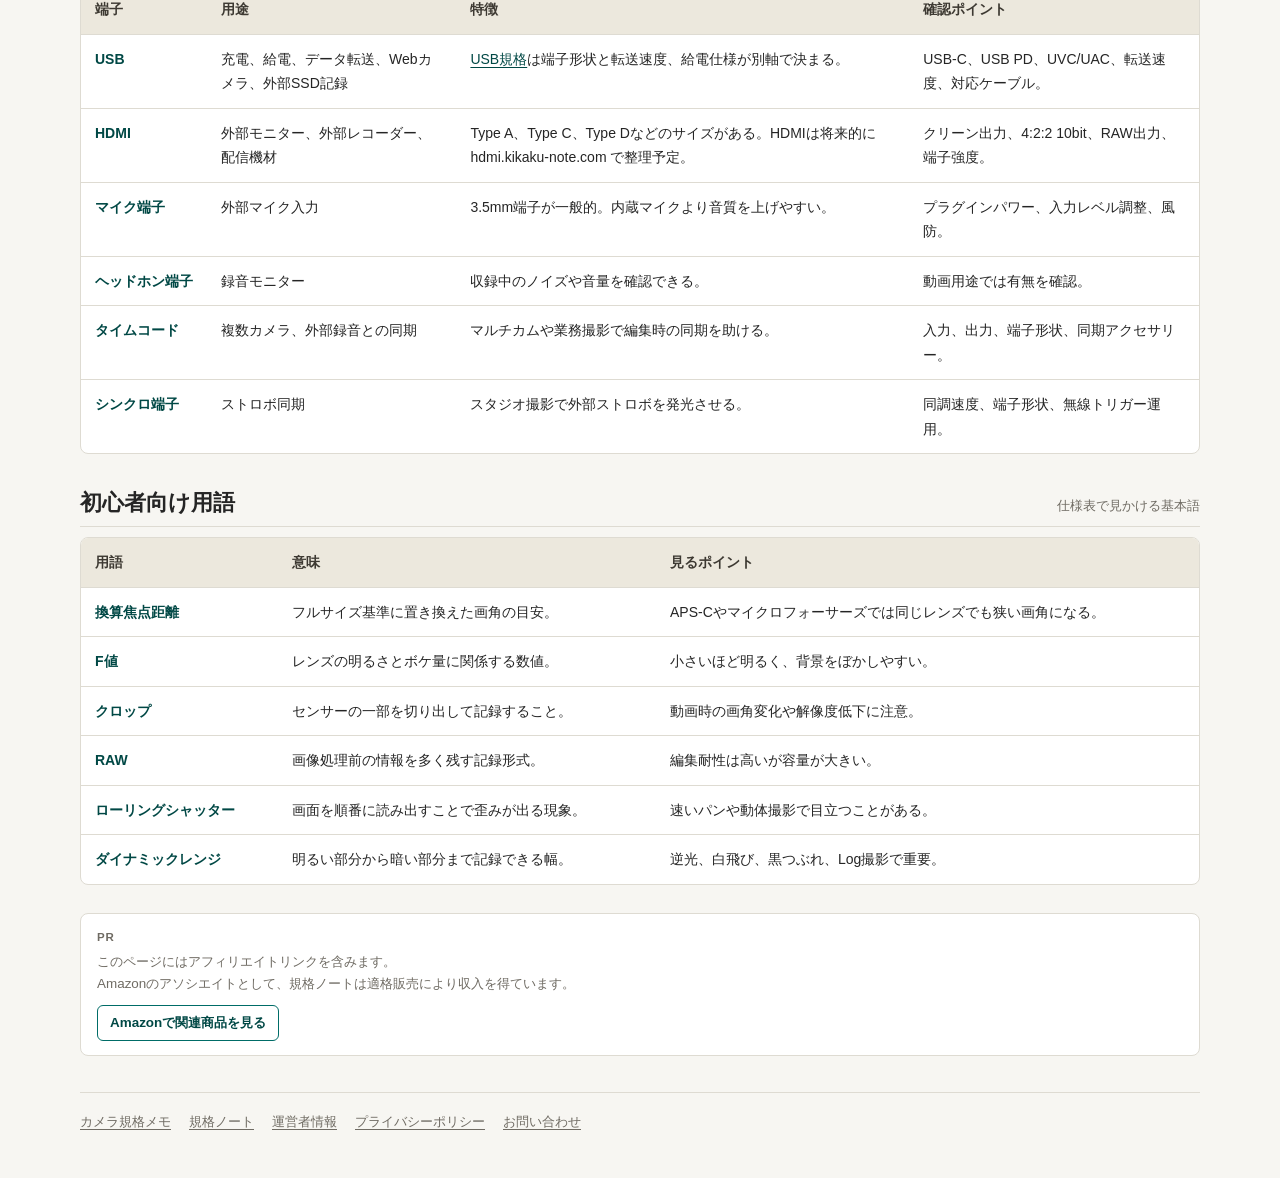
==== commit 0d4acdf9: "Add Amazon associate footer" ====
--- a/specs/index.html
+++ b/specs/index.html
@@ -228,6 +228,12 @@
       </section>
     </main>
 
+    <section class="affiliate-footer" aria-label="広告とAmazonアソシエイトについて">
+      <p class="affiliate-label">PR</p>
+      <p class="affiliate-note">このページにはアフィリエイトリンクを含みます。<br>Amazonのアソシエイトとして、規格ノートは適格販売により収入を得ています。</p>
+      <a class="amazon-button" href="https://www.amazon.co.jp/s?k=カメラ+アクセサリー&tag=kikakunote-camera-22" target="_blank" rel="nofollow sponsored noopener">Amazonで関連商品を見る</a>
+    </section>
+
     <footer>
       <a href="/">カメラ規格メモ</a>
       <a href="https://kikaku-note.com/">規格ノート</a>
--- a/assets/style.css
+++ b/assets/style.css
@@ -351,3 +351,58 @@
     padding: 10px;
   }
 }
+
+.affiliate-footer {
+  margin: 28px 0 18px;
+  padding: 14px 16px;
+  border: 1px solid var(--border, var(--line, #dedbd2));
+  border-radius: 8px;
+  background: var(--paper, #fff);
+  color: var(--muted, #666);
+  font-size: 0.84rem;
+  line-height: 1.65;
+}
+
+.affiliate-label {
+  margin: 0 0 4px;
+  font-size: 0.72rem;
+  font-weight: 700;
+  letter-spacing: 0.08em;
+  color: var(--muted, #666);
+}
+
+.affiliate-note {
+  margin: 0 0 10px;
+}
+
+.amazon-button {
+  display: inline-flex;
+  align-items: center;
+  justify-content: center;
+  min-height: 34px;
+  padding: 6px 12px;
+  border: 1px solid var(--accent, #006c67);
+  border-radius: 6px;
+  background: transparent;
+  color: var(--accent-ink, var(--accent, #006c67));
+  font-size: 0.84rem;
+  font-weight: 700;
+  text-decoration: none;
+}
+
+.amazon-button:hover,
+.amazon-button:focus-visible {
+  background: var(--soft, #f4f1ea);
+  text-decoration: none;
+}
+
+@media (max-width: 640px) {
+  .affiliate-footer {
+    margin: 22px 0 14px;
+    padding: 12px 14px;
+  }
+
+  .amazon-button {
+    width: 100%;
+  }
+}
